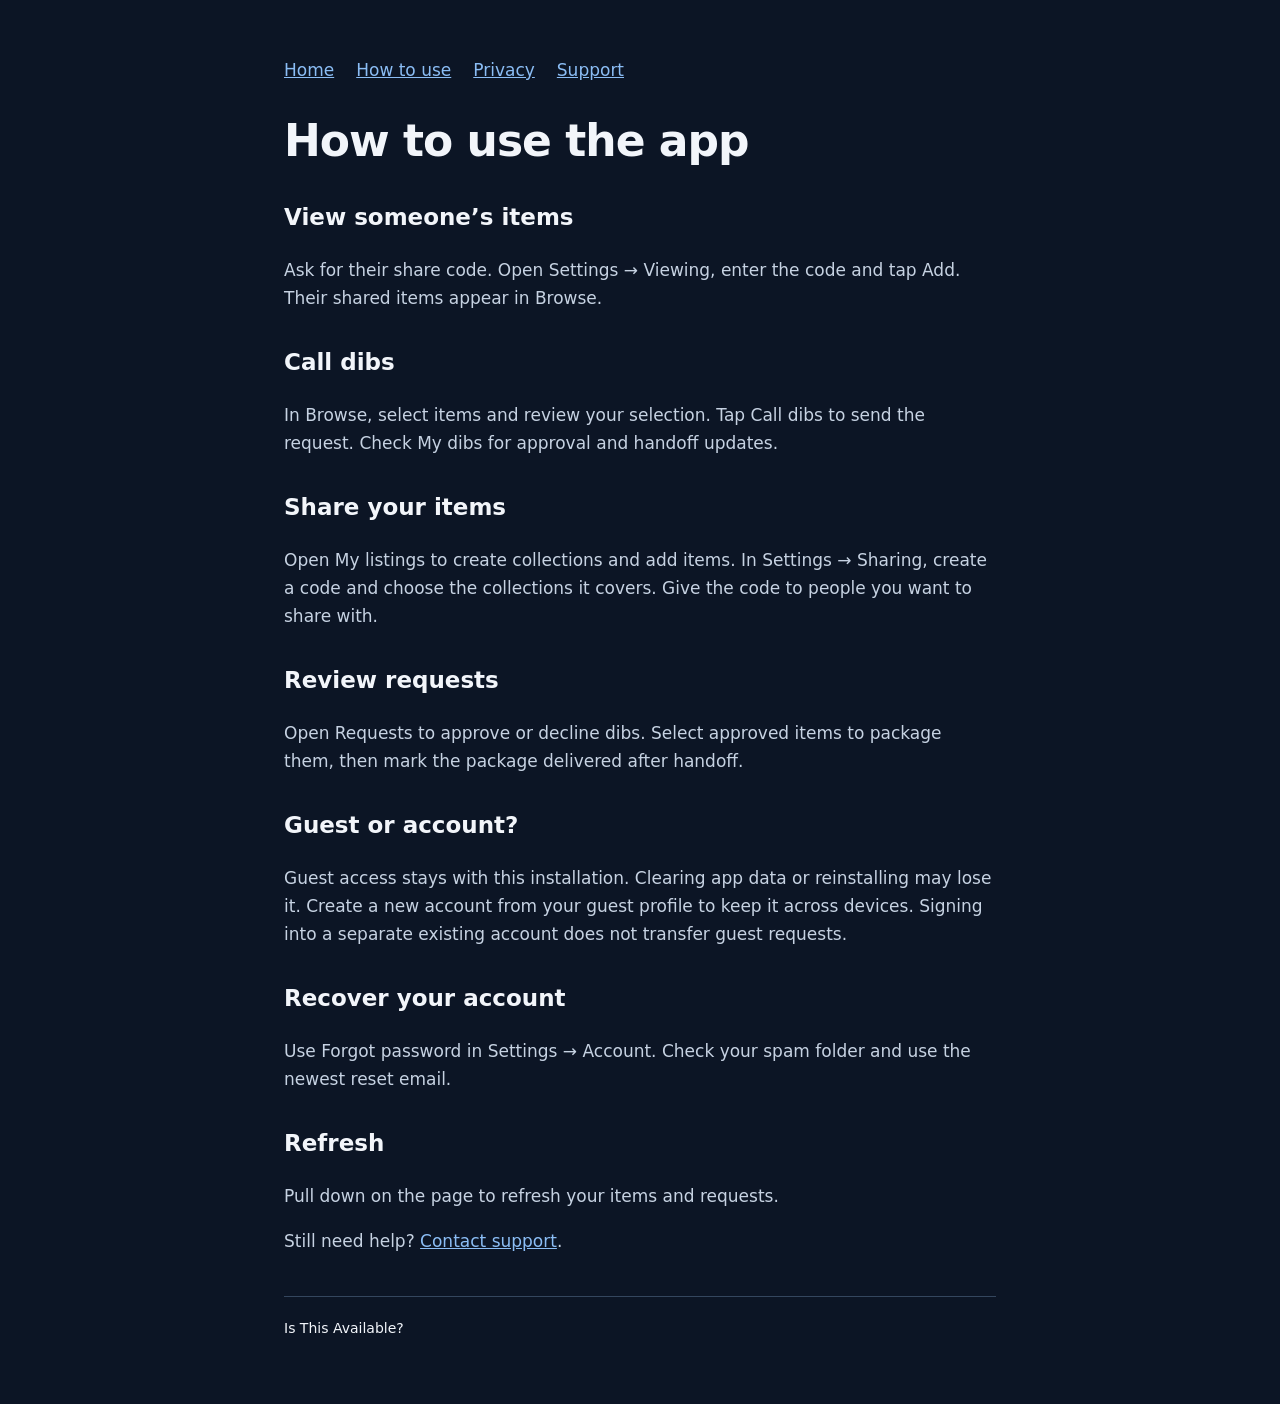
==== guide.html @ 5be8421f "Add separate app usage guide" ====
<!doctype html><html lang="en"><head><meta charset="utf-8"><meta name="viewport" content="width=device-width,initial-scale=1"><title>How to use | Is This Available?</title><meta name="description" content="Privacy, support and help for Is This Available?"><link rel="stylesheet" href="style.css"></head><body><main><nav aria-label="Main navigation"><a href="index.html">Home</a><a href="guide.html">How to use</a><a href="privacy.html">Privacy</a><a href="support.html">Support</a></nav><h1>How to use the app</h1><h2>View someone’s items</h2><p>Ask for their share code. Open Settings → Viewing, enter the code and tap Add. Their shared items appear in Browse.</p><h2>Call dibs</h2><p>In Browse, select items and review your selection. Tap Call dibs to send the request. Check My dibs for approval and handoff updates.</p><h2>Share your items</h2><p>Open My listings to create collections and add items. In Settings → Sharing, create a code and choose the collections it covers. Give the code to people you want to share with.</p><h2>Review requests</h2><p>Open Requests to approve or decline dibs. Select approved items to package them, then mark the package delivered after handoff.</p><h2>Guest or account?</h2><p>Guest access stays with this installation. Clearing app data or reinstalling may lose it. Create a new account from your guest profile to keep it across devices. Signing into a separate existing account does not transfer guest requests.</p><h2>Recover your account</h2><p>Use Forgot password in Settings → Account. Check your spam folder and use the newest reset email.</p><h2>Refresh</h2><p>Pull down on the page to refresh your items and requests.</p><p>Still need help? <a href="support.html">Contact support</a>.</p><footer>Is This Available?</footer></main></body></html>
---- style.css ----
*{box-sizing:border-box}body{margin:0;background:#0c1525;color:#f2f5fa;font:17px/1.65 system-ui,sans-serif}main{max-width:760px;margin:auto;padding:40px 24px 64px}a{color:#8bbdf5}nav{display:flex;flex-wrap:wrap;gap:22px;margin:16px 0 32px}h1{font-size:clamp(30px,6vw,44px);line-height:1.15;letter-spacing:-1px}h2{font-size:23px;margin-top:32px}p,li{color:#c6d2e2}.panel{background:#18283d;border-radius:16px;padding:22px;margin-top:24px}.draft{border:1px solid #8bbdf5;border-radius:10px;padding:14px}footer{margin-top:40px;border-top:1px solid #34465e;padding-top:20px;font-size:14px}a:focus-visible{outline:3px solid #8bbdf5;outline-offset:5px}
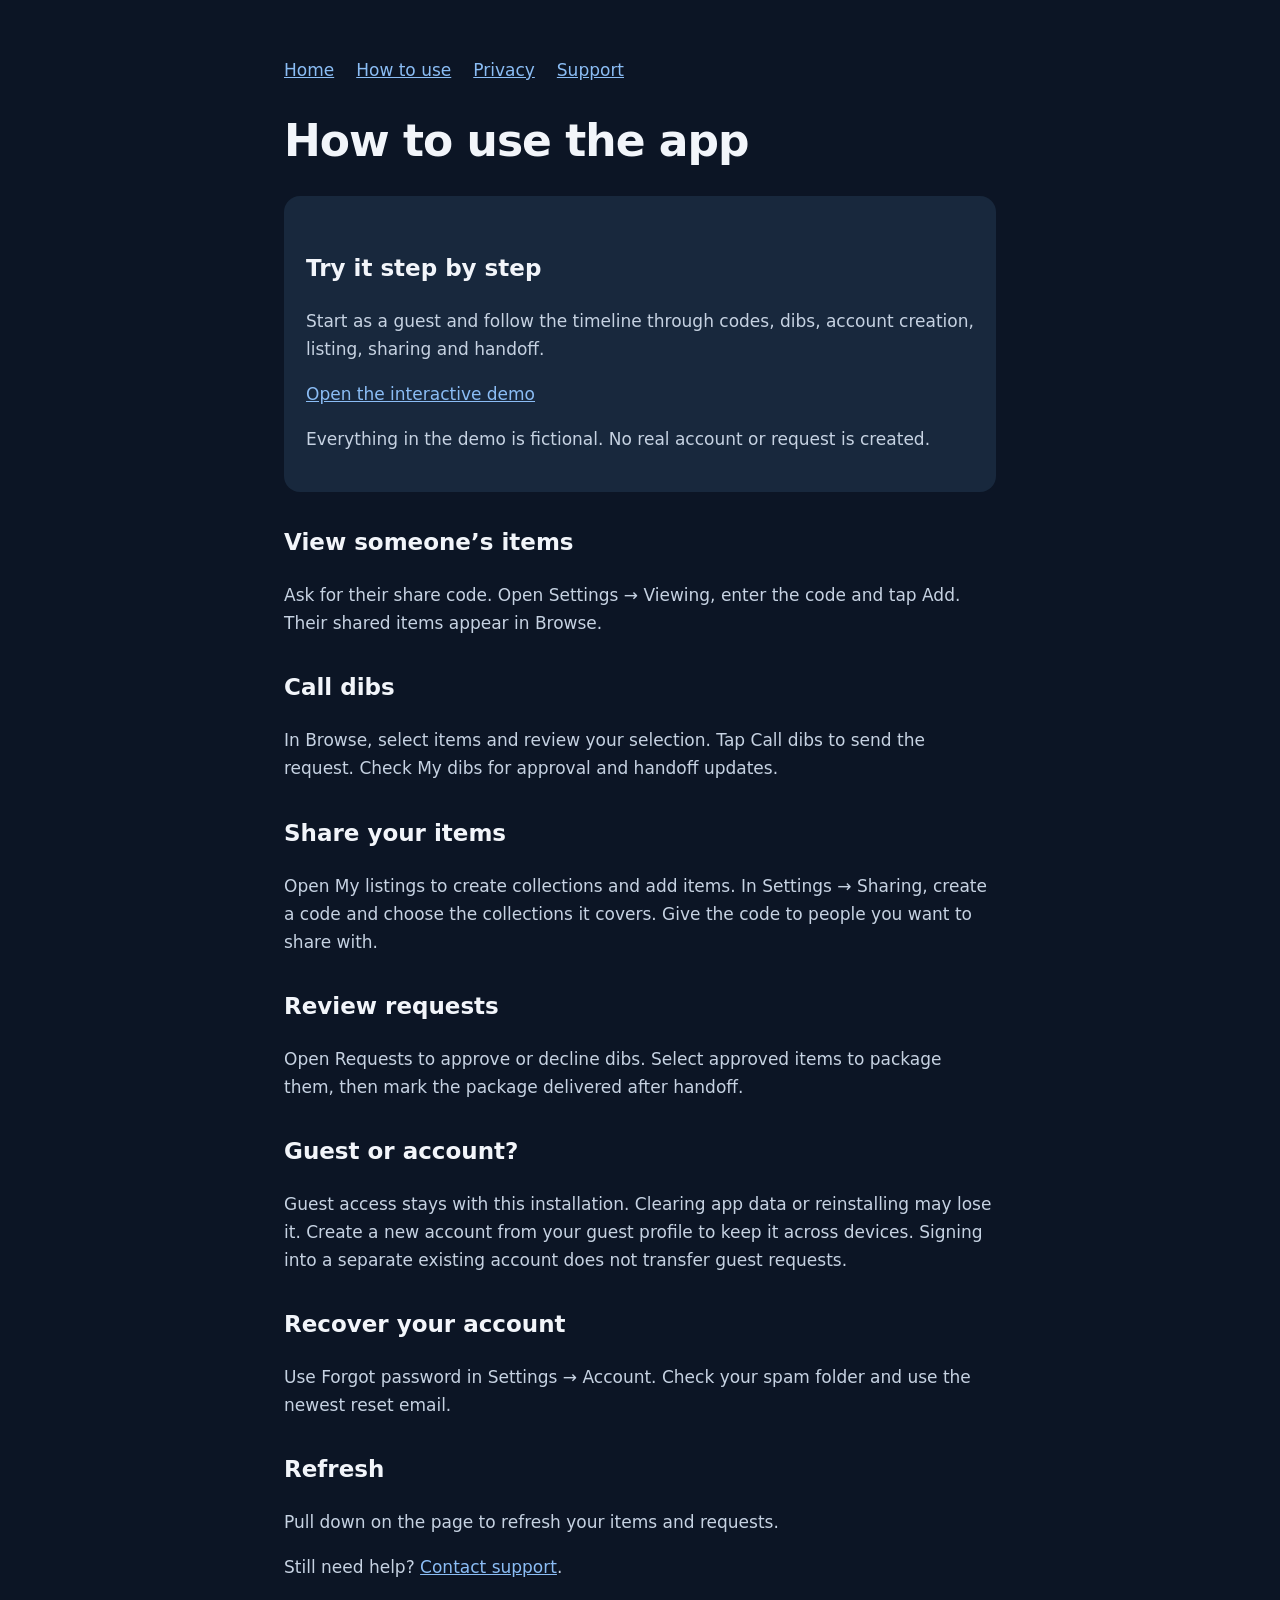
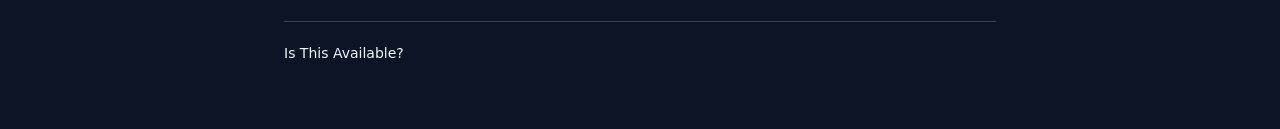
==== commit 0dcc4903: "Link interactive walkthrough from app guide" ====
--- a/guide.html
+++ b/guide.html
@@ -1 +1 @@
-<!doctype html><html lang="en"><head><meta charset="utf-8"><meta name="viewport" content="width=device-width,initial-scale=1"><title>How to use | Is This Available?</title><meta name="description" content="Privacy, support and help for Is This Available?"><link rel="stylesheet" href="style.css"></head><body><main><nav aria-label="Main navigation"><a href="index.html">Home</a><a href="guide.html">How to use</a><a href="privacy.html">Privacy</a><a href="support.html">Support</a></nav><h1>How to use the app</h1><h2>View someone’s items</h2><p>Ask for their share code. Open Settings → Viewing, enter the code and tap Add. Their shared items appear in Browse.</p><h2>Call dibs</h2><p>In Browse, select items and review your selection. Tap Call dibs to send the request. Check My dibs for approval and handoff updates.</p><h2>Share your items</h2><p>Open My listings to create collections and add items. In Settings → Sharing, create a code and choose the collections it covers. Give the code to people you want to share with.</p><h2>Review requests</h2><p>Open Requests to approve or decline dibs. Select approved items to package them, then mark the package delivered after handoff.</p><h2>Guest or account?</h2><p>Guest access stays with this installation. Clearing app data or reinstalling may lose it. Create a new account from your guest profile to keep it across devices. Signing into a separate existing account does not transfer guest requests.</p><h2>Recover your account</h2><p>Use Forgot password in Settings → Account. Check your spam folder and use the newest reset email.</p><h2>Refresh</h2><p>Pull down on the page to refresh your items and requests.</p><p>Still need help? <a href="support.html">Contact support</a>.</p><footer>Is This Available?</footer></main></body></html>
+<!doctype html><html lang="en"><head><meta charset="utf-8"><meta name="viewport" content="width=device-width,initial-scale=1"><title>How to use | Is This Available?</title><meta name="description" content="Privacy, support and help for Is This Available?"><link rel="stylesheet" href="style.css"></head><body><main><nav aria-label="Main navigation"><a href="index.html">Home</a><a href="guide.html">How to use</a><a href="privacy.html">Privacy</a><a href="support.html">Support</a></nav><h1>How to use the app</h1><section class="panel"><h2>Try it step by step</h2><p>Start as a guest and follow the timeline through codes, dibs, account creation, listing, sharing and handoff.</p><p><a href="demo.html">Open the interactive demo</a></p><p>Everything in the demo is fictional. No real account or request is created.</p></section><h2>View someone’s items</h2><p>Ask for their share code. Open Settings → Viewing, enter the code and tap Add. Their shared items appear in Browse.</p><h2>Call dibs</h2><p>In Browse, select items and review your selection. Tap Call dibs to send the request. Check My dibs for approval and handoff updates.</p><h2>Share your items</h2><p>Open My listings to create collections and add items. In Settings → Sharing, create a code and choose the collections it covers. Give the code to people you want to share with.</p><h2>Review requests</h2><p>Open Requests to approve or decline dibs. Select approved items to package them, then mark the package delivered after handoff.</p><h2>Guest or account?</h2><p>Guest access stays with this installation. Clearing app data or reinstalling may lose it. Create a new account from your guest profile to keep it across devices. Signing into a separate existing account does not transfer guest requests.</p><h2>Recover your account</h2><p>Use Forgot password in Settings → Account. Check your spam folder and use the newest reset email.</p><h2>Refresh</h2><p>Pull down on the page to refresh your items and requests.</p><p>Still need help? <a href="support.html">Contact support</a>.</p><footer>Is This Available?</footer></main></body></html>
--- a/style.css
+++ b/style.css
@@ -1 +1,3 @@
 *{box-sizing:border-box}body{margin:0;background:#0c1525;color:#f2f5fa;font:17px/1.65 system-ui,sans-serif}main{max-width:760px;margin:auto;padding:40px 24px 64px}a{color:#8bbdf5}nav{display:flex;flex-wrap:wrap;gap:22px;margin:16px 0 32px}h1{font-size:clamp(30px,6vw,44px);line-height:1.15;letter-spacing:-1px}h2{font-size:23px;margin-top:32px}p,li{color:#c6d2e2}.panel{background:#18283d;border-radius:16px;padding:22px;margin-top:24px}.draft{border:1px solid #8bbdf5;border-radius:10px;padding:14px}footer{margin-top:40px;border-top:1px solid #34465e;padding-top:20px;font-size:14px}a:focus-visible{outline:3px solid #8bbdf5;outline-offset:5px}
+
+.home{text-align:center}.home nav{justify-content:center}.page-links{display:flex;flex-direction:column;align-items:center;gap:12px}
